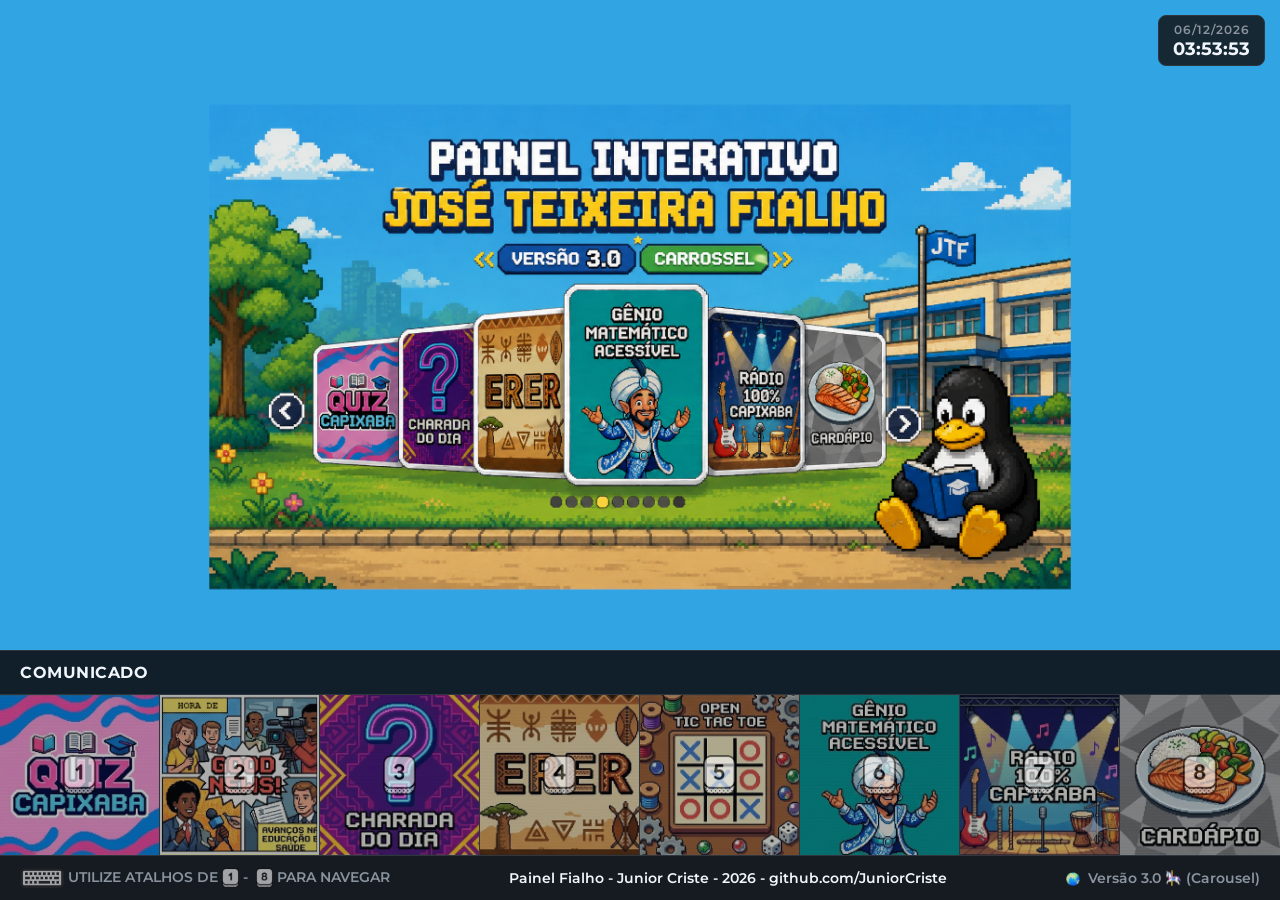
==== index.htm @ a102aedb "3.0" ====
<!DOCTYPE html>
<html lang="pt-br">
<head>
    <meta charset="UTF-8">
    <meta name="viewport" content="width=device-width, initial-scale=1.0">
    <title>Painel Fialho</title>
    <link rel="stylesheet" href="style.css">
    <link href="https://fonts.googleapis.com/css2?family=Montserrat:wght@400;600;700&display=swap" rel="stylesheet">
    <link rel="icon" type="image/x-icon" href="img/favicon.png">
</head>
<body>
    <div class="background-pattern"></div>

    <div class="main-wrapper">
        <main class="dashboard">
            <!-- TOPO: LOGO (TELAS PEQUENAS) + SLIDES (DESKTOP 100%) -->
            <div class="top-content"> 
                <div class="side-branding">
                    <img src="img/Painel Fialho.png" alt="Painel Fialho" class="side-logo" id="logo-sistema">
                </div>
                
                <section class="news-section">
                    <div id="slide-track" class="slide-track">
                        <div class="slide active">
                            <img src="img/slides/slide1.png" alt="Slide 1">
                            <div class="slide-caption">Chá Literário: Ler, sonhar e compartilhar!</div>
                        </div>
                        <div class="slide">
                            <img src="img/slides/slide2.png" alt="Slide 2">
                            <div class="slide-caption">PARABÉNS AOS ALUNOS COM 100% DE FREQUÊNCIA DO MATUTINO!</div>
                        </div>
                        <div class="slide">
                            <img src="img/slides/slide3.png" alt="Slide 3">
                            <div class="slide-caption">PARABÉNS AOS ALUNOS COM 100% DE FREQUÊNCIA DO VESPERTINO!</div>
                        </div>
                        <div class="slide">
                            <img src="img/slides/slide4.png" alt="Slide 4">
                            <div class="slide-caption">Vem coisa boa por aí...</div>
                        </div>
                        <div class="slide">
                            <img src="img/slides/slide5.png" alt="Slide 5"> 

                        </div>
                        <div class="slide">
                            <img src="img/slides/slide6.png" alt="Slide 6">
                            <div class="slide-caption">Aulas de Inglês sobre costumes alimentares ao redor do mundo 😋</div>
                        </div>
                        <div class="slide">
                            <img src="img/slides/slide7.png" alt="Slide 7">
                            
                        </div>
                        <div class="slide active">
                            <img src="img/slides/slide8.png" alt="Slide 8">
                            <div class="slide-caption">COMUNICADO</div>
                        </div>
                    </div>
                </section>
            </div>

            <!-- GRID DE BOTÕES: 8 LADO A LADO -->
            <div class="grid-container">
                <a href="apps/quizcapixaba/play.html" class="app-button" data-key="1">
                    <img src="img/btn/quizcapixaba.png" alt="Quiz Capixaba">
                    <span class="key-badge"><img src="img/key/1.png" id="mini-icon" alt="1"></span>
                </a>
                <a href="apps/goodnews/play.html" class="app-button" data-key="2">
                    <img src="img/btn/goodnews.png" alt="Good News">
                    <span class="key-badge"><img src="img/key/2.png" id="mini-icon" alt="2"></span>
                </a>
                <a href="apps/charada/play.html" class="app-button" data-key="3">
                    <img src="img/btn/charadadodia.png" alt="Charada do Dia">
                    <span class="key-badge"><img src="img/key/3.png" id="mini-icon" alt="3"></span>
                </a>
                <a href="apps/erer/play.html" class="app-button" data-key="4">
                    <img src="img/btn/erer.png" alt="Quiz Proerer">
                    <span class="key-badge"><img src="img/key/4.png" id="mini-icon" alt="4"></span>
                </a>
                <a href="apps/opentictactoe/play.html" class="app-button" data-key="5">
                    <img src="img/btn/opentictactoe.png" alt="Jogo da Velha">
                    <span class="key-badge"><img src="img/key/5.png" id="mini-icon" alt="5"></span>                    
                </a>
                <a href="apps/geniomatematico/play-dua.html" class="app-button" data-key="6">
                    <img src="img/btn/geniomatematico.png" alt="Gênio Matemático">
                    <span class="key-badge"><img src="img/key/6.png" id="mini-icon" alt="6"></span>                    
                </a>
                <a href="apps/radio/play.html" class="app-button" data-key="7">
                    <img src="img/btn/radiocapixaba.png" alt="Rádio Capixaba">
                    <span class="key-badge"><img src="img/key/7.png" id="mini-icon" alt="7"></span>                    
                </a>
                <a href="apps/info/cardapiododia.html" class="app-button" data-key="8">
                    <img src="img/btn/cardapio.png" alt="Cardápio do Dia">
                    <span class="key-badge"><img src="img/key/8.png" id="mini-icon" alt="8"></span>
                </a>
            </div>
        </main>
    </div> 

    <!-- RELÓGIO -->
    <div id="relogio-container" class="glass-clock">
        <div id="txt-data">--/--/----</div>
        <div id="txt-relogio">00:00:00</div>
    </div>

    <!-- RODAPÉ -->
    <footer class="modern-footer">
        <div class="footer-left">
            <img src="img/key/teclado.png" id="mini-icon2" alt="Teclado"> UTILIZE ATALHOS DE&nbsp;<img src="img/key/1.png" id="mini-icon2" alt="1"> - &nbsp;<img src="img/key/8.png" id="mini-icon2" alt="8"> PARA NAVEGAR 
        </div>
        <div class="footer-center">Painel Fialho - Junior Criste - 2026 - github.com/JuniorCriste</div>
        <div class="footer-right">
            <img src="img/versao.gif" alt="Versão" style="height: 1em; vertical-align: middle;">
            &nbsp;Versão 3.0 🎠 (Carousel)
        </div>
    </footer>

    <script src="script.js"></script>
</body>
</html>
---- style.css ----
/* ==========================================================================
   VERSÃO 3.0 🎠 (CAROUSEL) - NEUTRO & ESTÁVEL
   ========================================================================== */
:root {
    --bg-dark: #0e1117;         /* Fundo grafite escuro */
    --panel-bg: #161b22;       /* Painel levemente destacado */
    --accent-blue: #38bdf8;     /* Azul neutro e suave para atalhos */
    --border-color: #30363d;   /* Linhas de divisão discretas */
    --text-primary: #f0f6fc;    /* Texto principal legível */
    --text-muted: #8b949e;      /* Texto secundário */
}

* {
    box-sizing: border-box;
    margin: 0;
    padding: 0;
}

body {
    width: 100vw;
    height: 100vh;
    font-family: 'Montserrat', sans-serif;
    background-color: var(--bg-dark);
    display: flex;
    flex-direction: column;
    overflow: hidden;
    color: var(--text-primary);
    position: relative;
}

/* Fundo Fixo Neutro */
.background-pattern {
    position: fixed;
    inset: 0;
    z-index: -1;
    background: radial-gradient(circle at 50% 50%, #161b22 0%, #0e1117 100%);
    pointer-events: none;
}

/* ==========================================================================
   ESTRUTURA PRINCIPAL
   ========================================================================== */
.main-wrapper {
    width: 100%;
    height: calc(100vh - 45px);
    display: flex;
    flex-direction: column;
    z-index: 2;
}

.dashboard {
    display: flex;
    flex-direction: column;
    height: 100%;
    width: 100%;
}

/* ==========================================================================
   TOPO: SLIDES (OCUPA 100% NO DESKTOP)
   ========================================================================== */
.top-content {
    display: flex;
    width: 100%;
    flex: 1;
    min-height: 0;
    align-items: stretch;
    background: #000;
}

.side-branding {
    display: none; 
}

.side-logo {
    max-width: 100%;
    max-height: 100%;
    object-fit: contain;
    display: block;
}

.news-section {
    flex: 1;
    position: relative;
    overflow: hidden;
    background: #000;
}

.slide-track { 
    position: relative;
    width: 100%;
    height: 100%;
}

.slide {
    position: absolute;
    top: 0; left: 0;
    width: 100%; height: 100%;
    opacity: 0; 
    transition: opacity 0.4s ease-in-out;
    z-index: 0;
}

.slide.active {
    opacity: 1; 
    z-index: 1;
}

.slide img { 
    width: 100%; 
    height: 100%; 
    object-fit: cover;
}

.slide-caption {
    position: absolute;
    bottom: 0; left: 0;
    width: 100%;
    background: rgba(14, 17, 23, 0.9);
    border-top: 1px solid var(--border-color);
    color: var(--text-primary);
    padding: 12px 20px;
    font-weight: 700;
    font-size: 1rem;
    box-sizing: border-box;
    text-transform: uppercase;
    letter-spacing: 0.5px;
    z-index: 5;
}

/* ==========================================================================
   BOTÕES: GRID LADO A LADO COM DESIGN LIMPO (8 EM LINHA)
   ========================================================================== */
.grid-container {
    display: grid;
    grid-template-columns: repeat(8, 1fr);
    width: 100%;
    gap: 0;
    padding: 0;
    margin: 0;
    background: var(--bg-dark);
    border-top: 1px solid var(--border-color);
}

.app-button {
    display: flex;
    position: relative;
    width: 100%;
    aspect-ratio: 1 / 1;
    text-decoration: none;
    overflow: hidden;
    border-right: 1px solid var(--border-color);
    box-sizing: border-box;
    transition: background-color 0.2s ease, transform 0.15s ease;
}

.app-button:last-child {
    border-right: none;
}

.app-button img {
    width: 100%;
    height: 100%;
    object-fit: cover;
    transition: opacity 0.2s ease;
}

/* Badge do Atalho Fixo e Discreto */
.key-badge {
    position: absolute;
    inset: 0;
    display: flex;
    justify-content: center;
    align-items: center;
    background: rgba(14, 17, 23, 0.3); 
    transition: background-color 0.2s ease;
}

.key-badge img {
    width: 40%;
    height: 40%;
    object-fit: contain;
}

.app-button:hover {
    background-color: var(--panel-bg);
}

.app-button:hover .key-badge {
    background: rgba(56, 189, 248, 0.15);
}

.app-button:active, .app-button.teclado-ativo {
    transform: scale(0.96);
}

/* ==========================================================================
   RELÓGIO E RODAPÉ NEUTROS
   ========================================================================== */
.glass-clock {
    position: fixed;
    top: 15px;
    right: 15px;
    background: rgba(22, 27, 34, 0.9);
    border: 1px solid var(--border-color);
    border-radius: 8px;
    padding: 6px 14px;
    z-index: 1000;
    text-align: center;
    pointer-events: none;
}

#txt-data {
    font-weight: 600;
    font-size: 0.75rem;
    color: var(--text-muted);
    letter-spacing: 1px;
    margin-bottom: 2px;
}

#txt-relogio {
    font-weight: 700;
    font-size: 1.15rem;
    color: var(--text-primary);
    line-height: 1.1;
}

.modern-footer {
    position: fixed;
    bottom: 0;
    width: 100%;
    height: 45px;
    background: var(--panel-bg);
    padding: 0 20px;
    display: flex;
    justify-content: space-between;
    align-items: center;
    font-weight: 600;
    font-size: 0.85rem;
    border-top: 1px solid var(--border-color);
    box-sizing: border-box;
    color: var(--text-muted);
    z-index: 10;
}

.footer-center {
    color: var(--text-primary);
}

#mini-icon, #mini-icon2 {
    width: 40px;
    height: 40px;
    vertical-align: middle;
    object-fit: contain;
    opacity: 0.6;
}

#mini-icon2 {
    width: auto;
    height: 20px;
}

/* ==========================================================================
   RESPONSIVIDADE (SMARTPHONE)
   ========================================================================== */
@media (max-width: 768px) {
    body {
        overflow-y: auto;
    }

    .main-wrapper {
        height: auto;
        padding-bottom: 50px;
    }

    .top-content {
        flex-direction: column;
        height: auto;
    }

    .side-branding {
        display: flex;
        flex: none;
        width: 100%;
        height: auto; /* Altura flexível para acompanhar o logo */
        background: var(--panel-bg);
        border-bottom: 1px solid var(--border-color);
        justify-content: center;
        align-items: center;
        padding: 20px 10px;
    }

    .side-logo {
        max-height: 20vh; /* Logo configurado para ocupar 60% da altura da tela */
        width: auto;
    }

    .news-section {
        width: 100%;
        height: 240px;
    }

    .grid-container {
        grid-template-columns: repeat(1, 1fr);
    }

    .app-button {
        aspect-ratio: 1 / 1; /* Mantém a proporção quadrada */
        border-right: none;
        border-bottom: 1px solid var(--border-color);
    }

    .key-badge img {
        width: auto;
        height: 40%;
    }
}
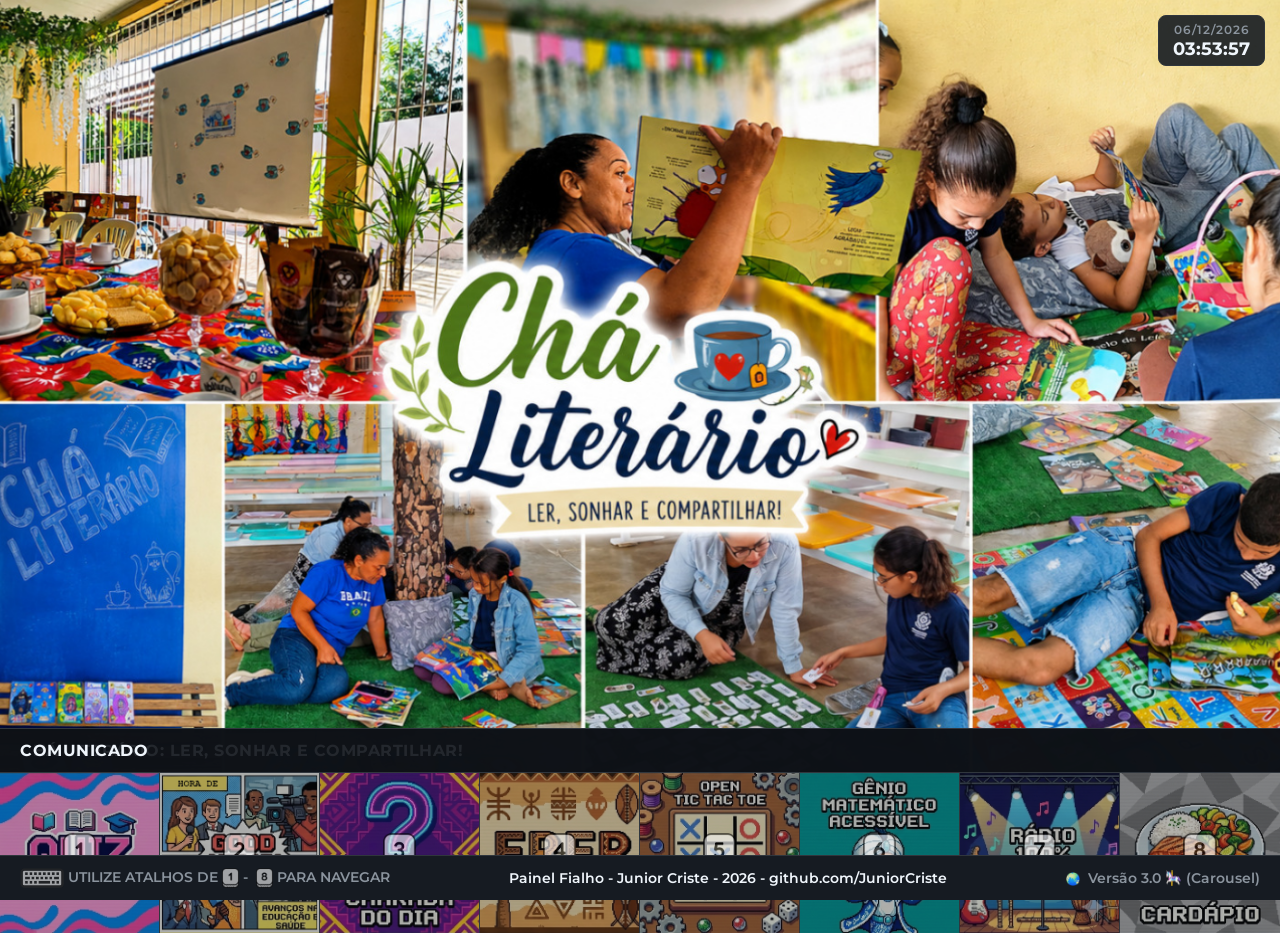
==== commit 0623e54b: "3.0" ====
--- a/index.htm
+++ b/index.htm
@@ -45,13 +45,12 @@
                             <img src="img/slides/slide6.png" alt="Slide 6">
                             <div class="slide-caption">Aulas de Inglês sobre costumes alimentares ao redor do mundo 😋</div>
                         </div>
+                            <img src="img/slides/slide7.png" alt="Slide 7">
+                            <div class="slide-caption">COMUNICADO</div>
+                        </div>
                         <div class="slide">
-                            <img src="img/slides/slide7.png" alt="Slide 7">
+                            <img src="img/slides/slide8.png" alt="Slide 8">
                             
-                        </div>
-                        <div class="slide active">
-                            <img src="img/slides/slide8.png" alt="Slide 8">
-                            <div class="slide-caption">COMUNICADO</div>
                         </div>
                     </div>
                 </section>
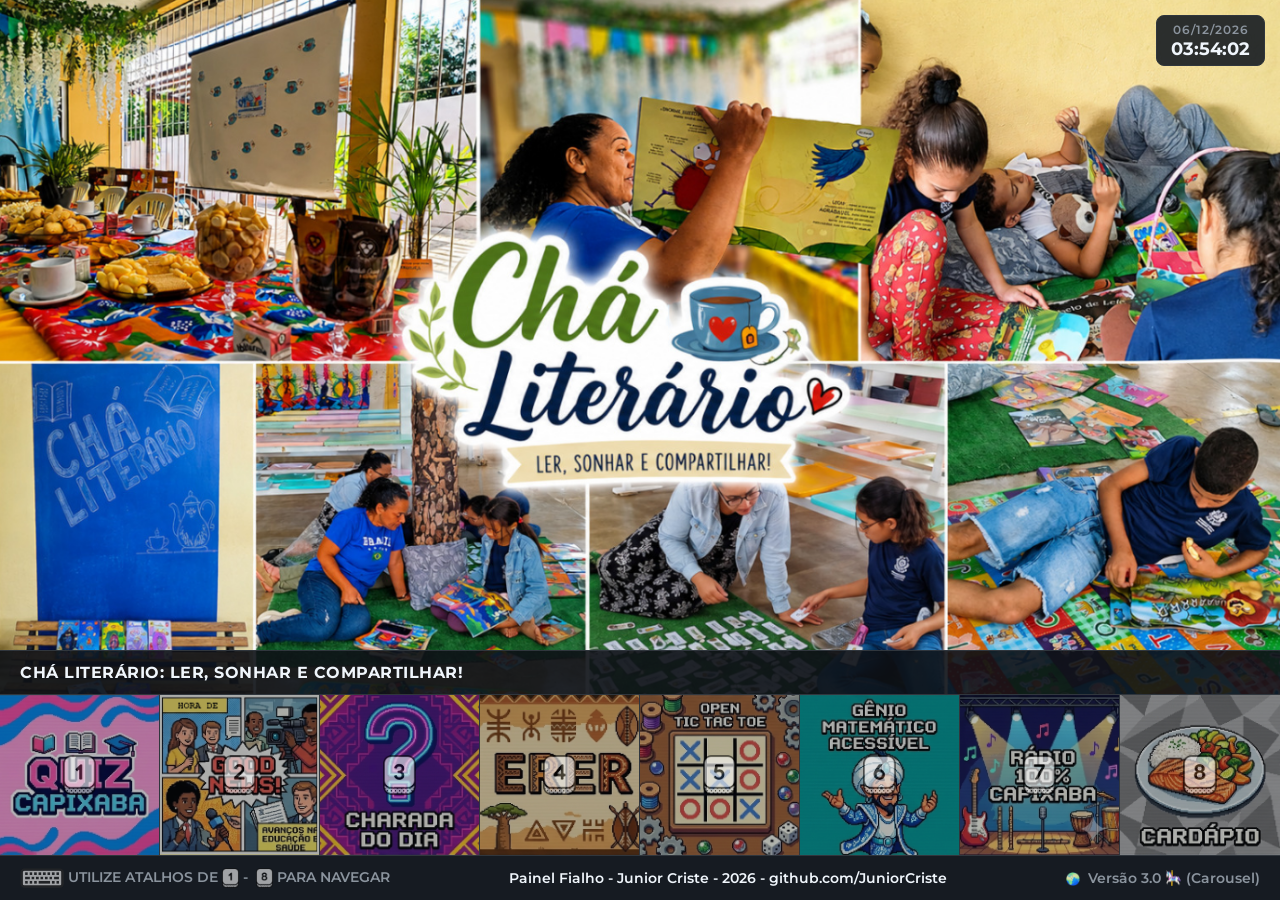
==== commit c1bdbefc: "3.0" ====
--- a/index.htm
+++ b/index.htm
@@ -45,6 +45,7 @@
                             <img src="img/slides/slide6.png" alt="Slide 6">
                             <div class="slide-caption">Aulas de Inglês sobre costumes alimentares ao redor do mundo 😋</div>
                         </div>
+                        <div class="slide">
                             <img src="img/slides/slide7.png" alt="Slide 7">
                             <div class="slide-caption">COMUNICADO</div>
                         </div>
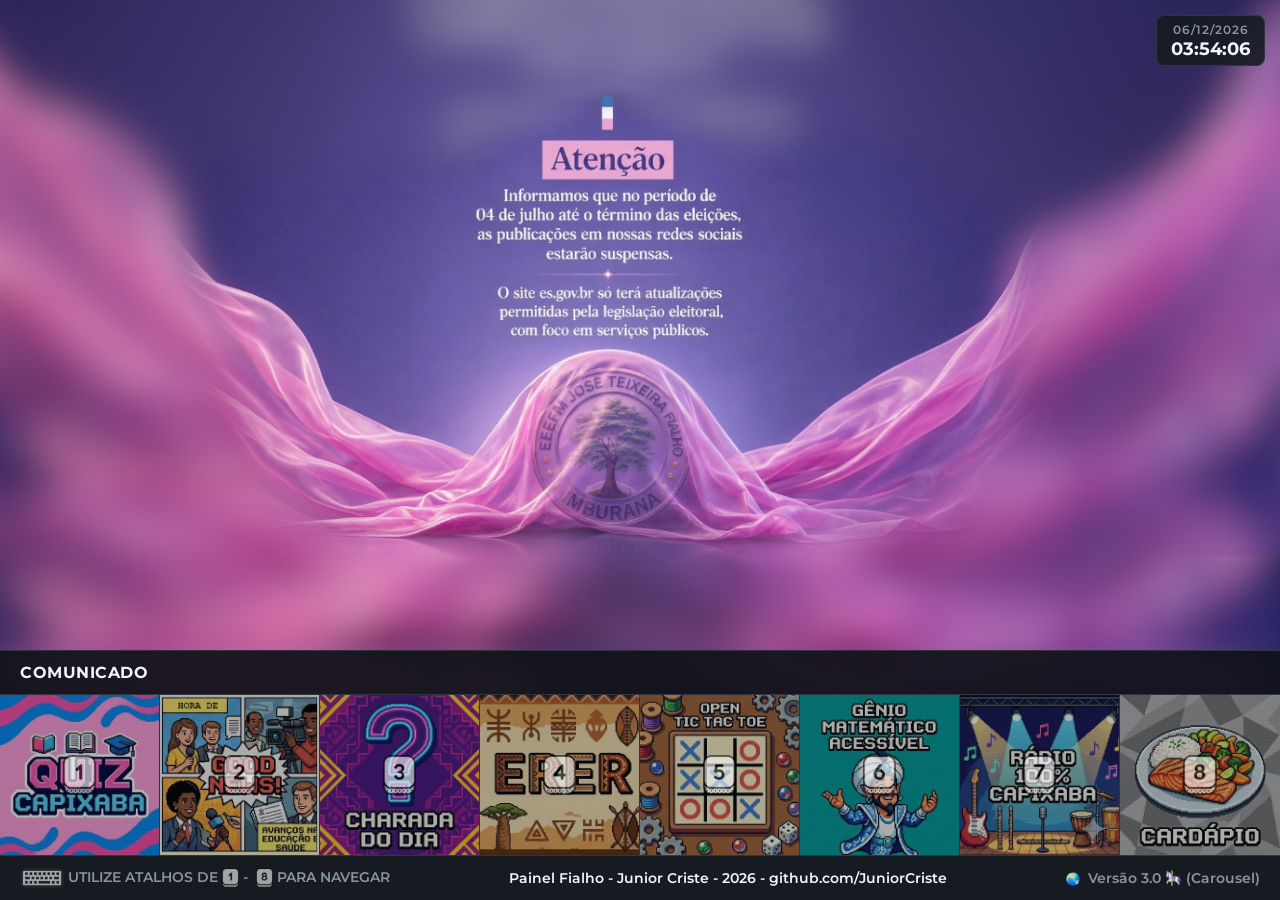
==== commit 7f24d42f: "3.0" ====
--- a/index.htm
+++ b/index.htm
@@ -23,19 +23,19 @@
                     <div id="slide-track" class="slide-track">
                         <div class="slide active">
                             <img src="img/slides/slide1.png" alt="Slide 1">
-                            <div class="slide-caption">Chá Literário: Ler, sonhar e compartilhar!</div>
+                            <div class="slide-caption">COMUNICADO</div>
                         </div>
                         <div class="slide">
                             <img src="img/slides/slide2.png" alt="Slide 2">
-                            <div class="slide-caption">PARABÉNS AOS ALUNOS COM 100% DE FREQUÊNCIA DO MATUTINO!</div>
+                            <div class="slide-caption">ALUNOS COM 100% DE FREQUÊNCIA GANHAM DIA DE FILME E SE DIVERTEM COM "SCOOBY! O FILME" NO CINE BUSCA ATIVA!</div>
                         </div>
                         <div class="slide">
                             <img src="img/slides/slide3.png" alt="Slide 3">
-                            <div class="slide-caption">PARABÉNS AOS ALUNOS COM 100% DE FREQUÊNCIA DO VESPERTINO!</div>
+                            <div class="slide-caption">ALUNOS COM 100% DE FREQUÊNCIA GANHAM DIA DE FILME E SE DIVERTEM COM "SCOOBY! O FILME" NO CINE BUSCA ATIVA!</div>
                         </div>
                         <div class="slide">
                             <img src="img/slides/slide4.png" alt="Slide 4">
-                            <div class="slide-caption">Vem coisa boa por aí...</div>
+                            <div class="slide-caption">Chá Literário: Ler, sonhar e compartilhar!</div>
                         </div>
                         <div class="slide">
                             <img src="img/slides/slide5.png" alt="Slide 5"> 
@@ -47,12 +47,8 @@
                         </div>
                         <div class="slide">
                             <img src="img/slides/slide7.png" alt="Slide 7">
-                            <div class="slide-caption">COMUNICADO</div>
                         </div>
-                        <div class="slide">
-                            <img src="img/slides/slide8.png" alt="Slide 8">
-                            
-                        </div>
+                        
                     </div>
                 </section>
             </div>
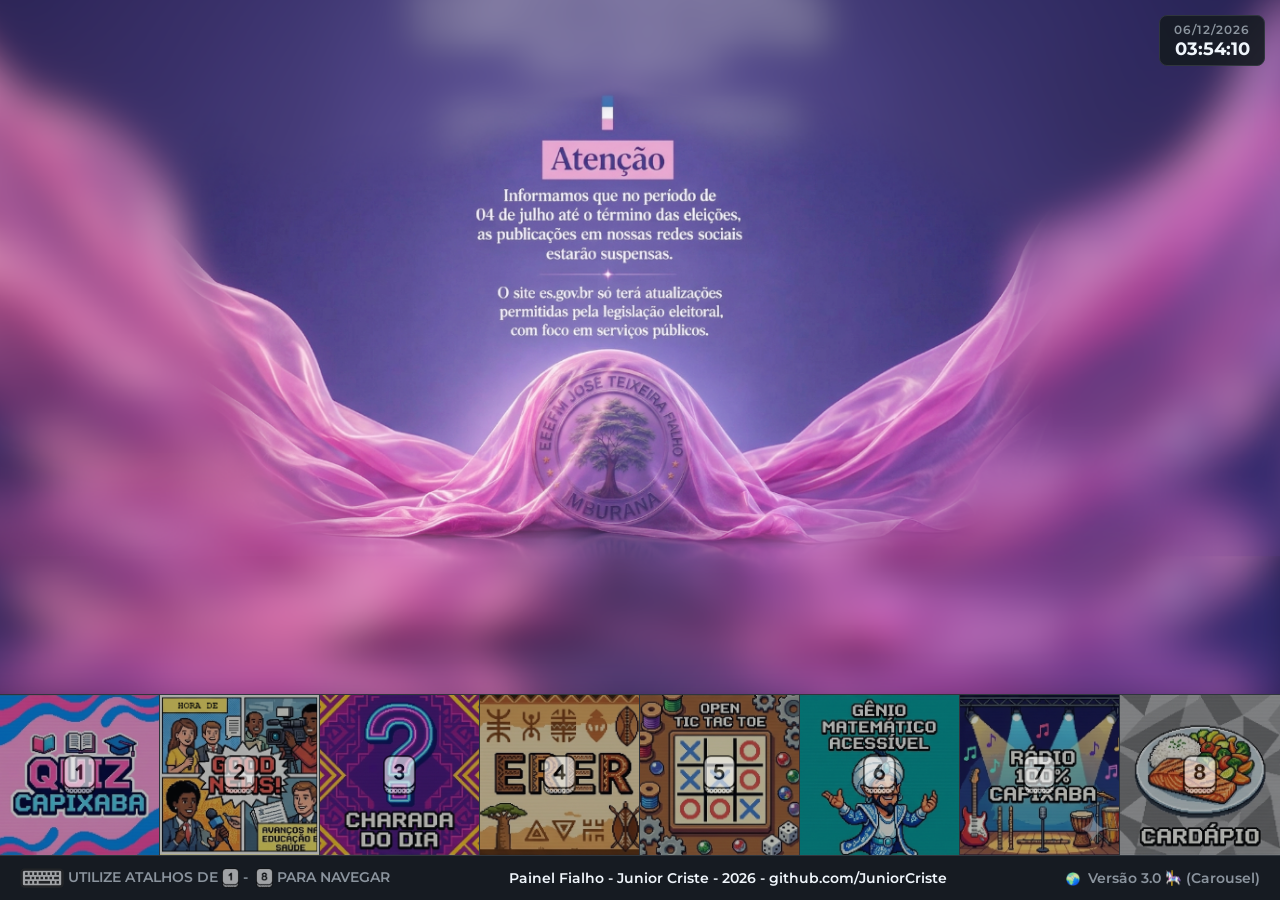
==== commit b4c5c1f1: "3.0" ====
--- a/index.htm
+++ b/index.htm
@@ -23,7 +23,6 @@
                     <div id="slide-track" class="slide-track">
                         <div class="slide active">
                             <img src="img/slides/slide1.png" alt="Slide 1">
-                            <div class="slide-caption">COMUNICADO</div>
                         </div>
                         <div class="slide">
                             <img src="img/slides/slide2.png" alt="Slide 2">
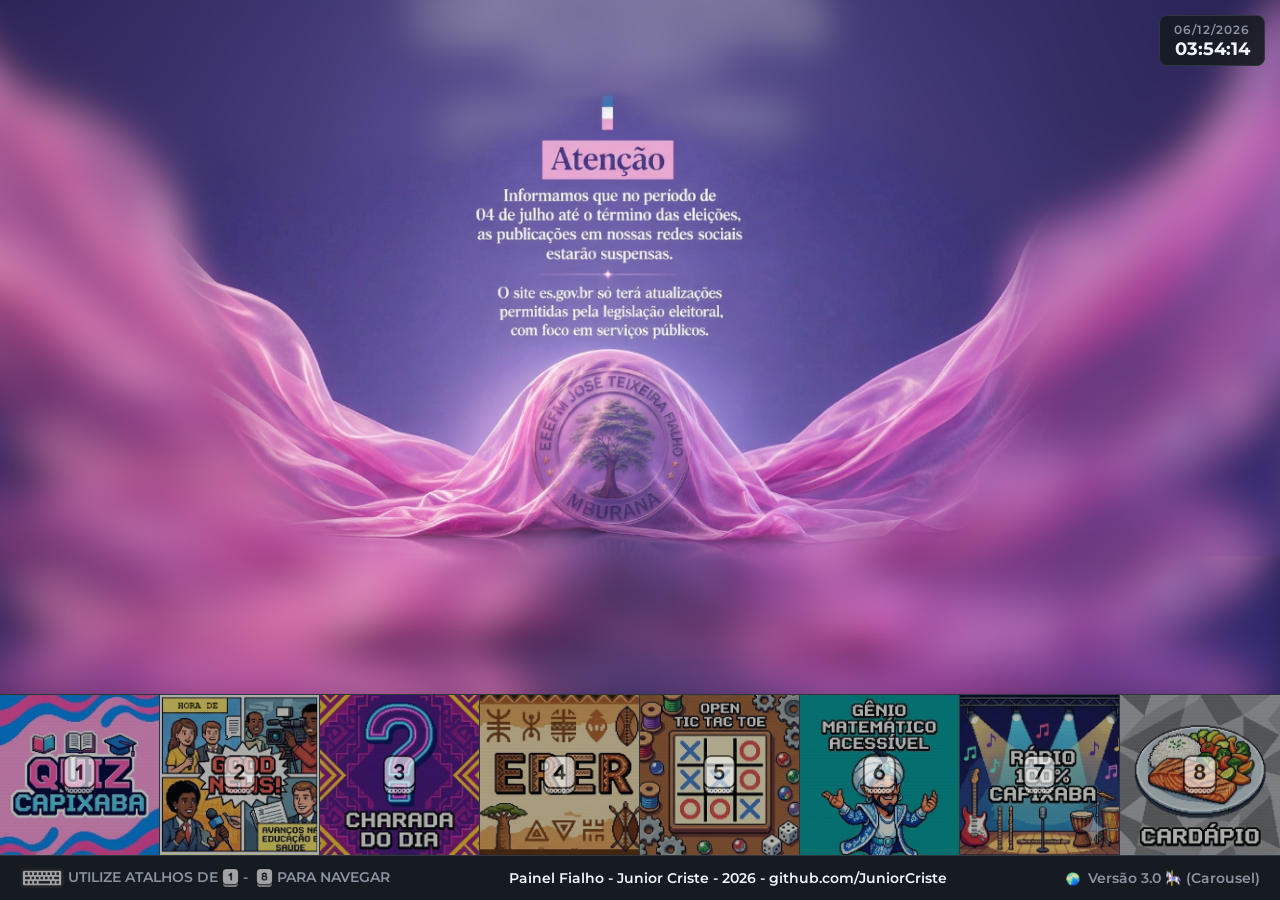
==== commit 2e86a0a1: "3.1" ====
--- a/index.htm
+++ b/index.htm
@@ -24,6 +24,7 @@
                         <div class="slide active">
                             <img src="img/slides/slide1.png" alt="Slide 1">
                         </div>
+                        <!--
                         <div class="slide">
                             <img src="img/slides/slide2.png" alt="Slide 2">
                             <div class="slide-caption">ALUNOS COM 100% DE FREQUÊNCIA GANHAM DIA DE FILME E SE DIVERTEM COM "SCOOBY! O FILME" NO CINE BUSCA ATIVA!</div>
@@ -39,11 +40,12 @@
                         <div class="slide">
                             <img src="img/slides/slide5.png" alt="Slide 5"> 
 
-                        </div>
+                        </div> -->
+                        <!--
                         <div class="slide">
                             <img src="img/slides/slide6.png" alt="Slide 6">
                             <div class="slide-caption">Aulas de Inglês sobre costumes alimentares ao redor do mundo 😋</div>
-                        </div>
+                        </div> -->
                         <div class="slide">
                             <img src="img/slides/slide7.png" alt="Slide 7">
                         </div>
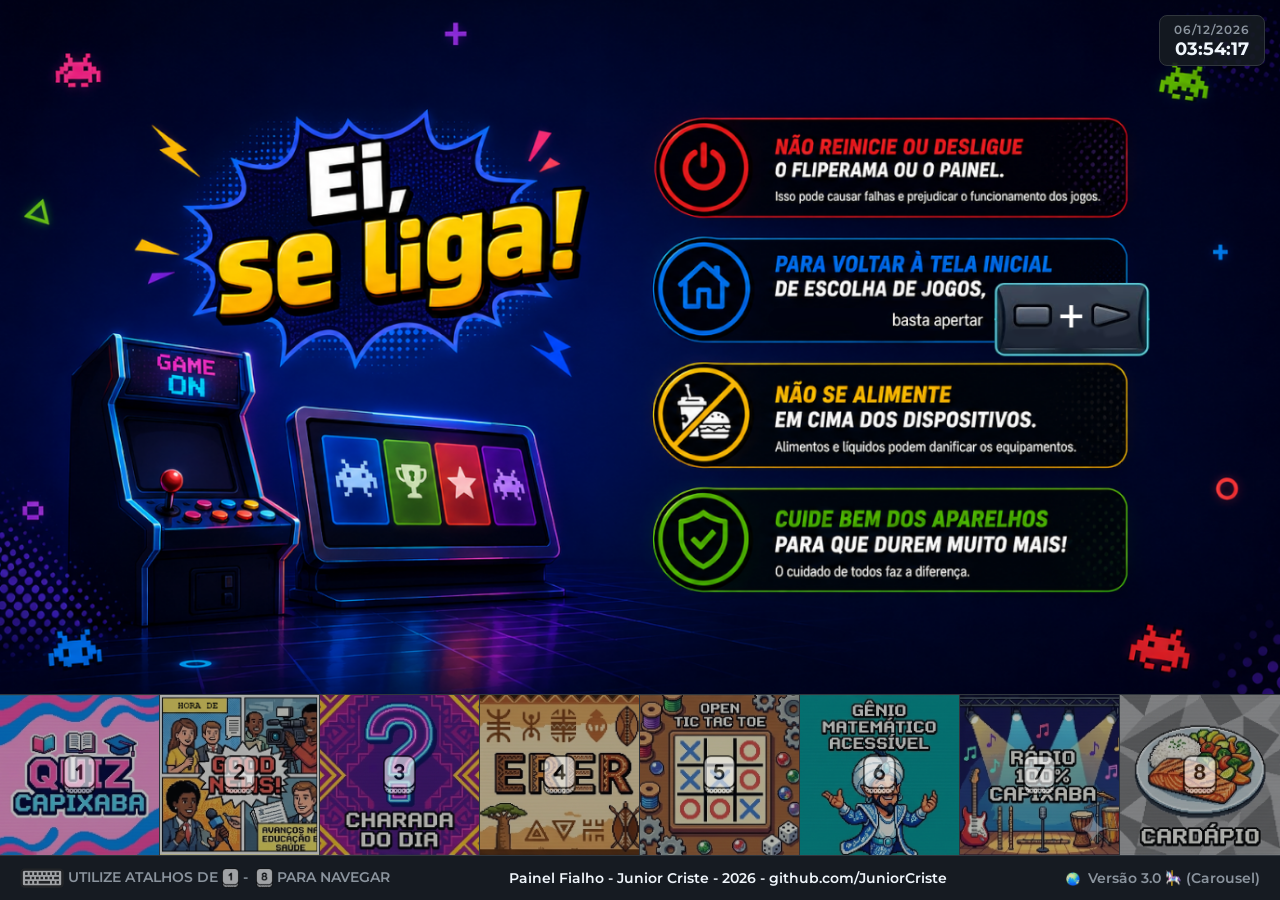
==== commit cf70a751: "3.1" ====
--- a/index.htm
+++ b/index.htm
@@ -21,10 +21,9 @@
                 
                 <section class="news-section">
                     <div id="slide-track" class="slide-track">
-                        <div class="slide active">
+                    <!--    <div class="slide active">
                             <img src="img/slides/slide1.png" alt="Slide 1">
                         </div>
-                        <!--
                         <div class="slide">
                             <img src="img/slides/slide2.png" alt="Slide 2">
                             <div class="slide-caption">ALUNOS COM 100% DE FREQUÊNCIA GANHAM DIA DE FILME E SE DIVERTEM COM "SCOOBY! O FILME" NO CINE BUSCA ATIVA!</div>
@@ -36,11 +35,11 @@
                         <div class="slide">
                             <img src="img/slides/slide4.png" alt="Slide 4">
                             <div class="slide-caption">Chá Literário: Ler, sonhar e compartilhar!</div>
-                        </div>
+                        </div> -->
                         <div class="slide">
                             <img src="img/slides/slide5.png" alt="Slide 5"> 
 
-                        </div> -->
+                        </div> 
                         <!--
                         <div class="slide">
                             <img src="img/slides/slide6.png" alt="Slide 6">
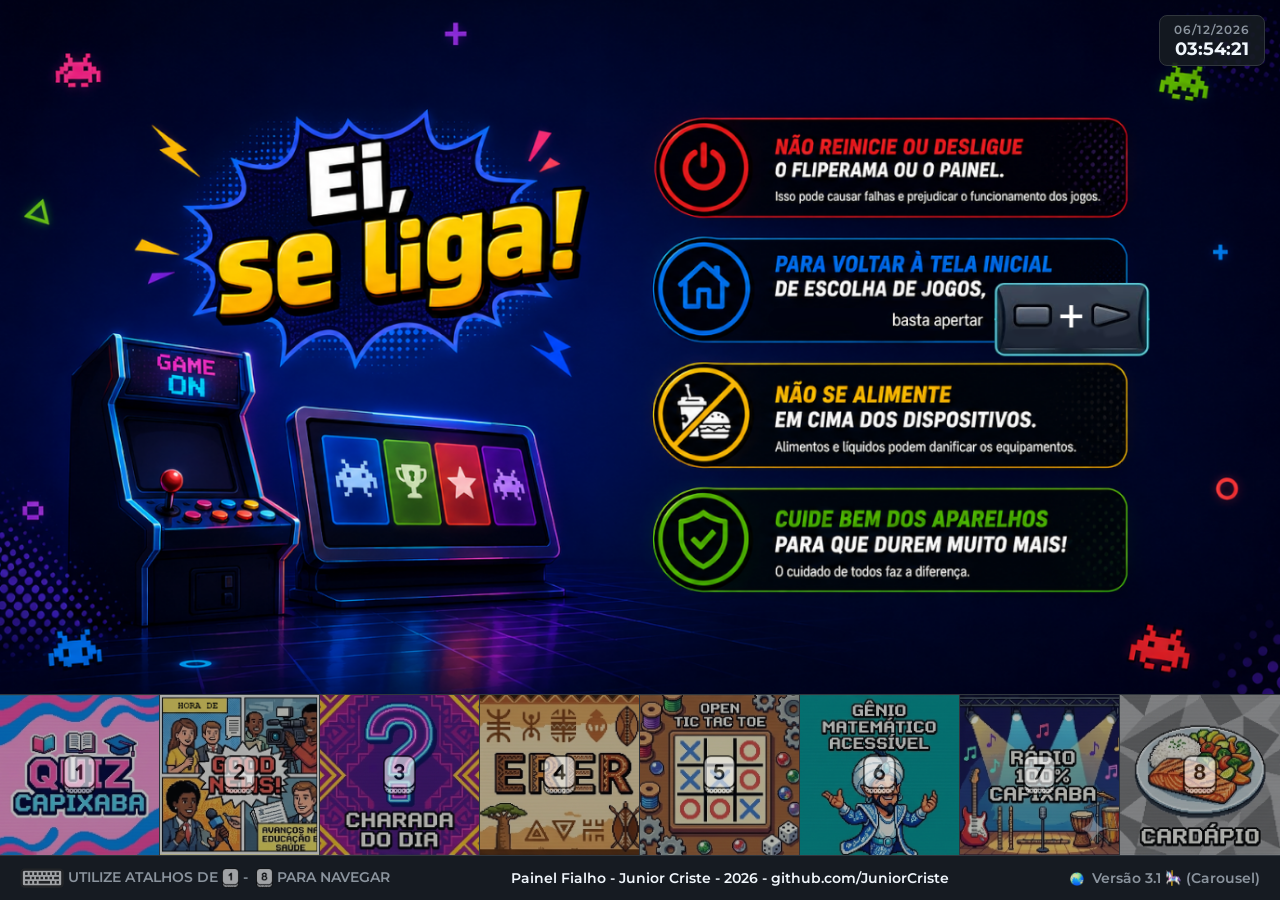
==== commit c1fd6a2d: "3.1" ====
--- a/index.htm
+++ b/index.htm
@@ -105,7 +105,7 @@
         <div class="footer-center">Painel Fialho - Junior Criste - 2026 - github.com/JuniorCriste</div>
         <div class="footer-right">
             <img src="img/versao.gif" alt="Versão" style="height: 1em; vertical-align: middle;">
-            &nbsp;Versão 3.0 🎠 (Carousel)
+            &nbsp;Versão 3.1 🎠 (Carousel)
         </div>
     </footer>
 
